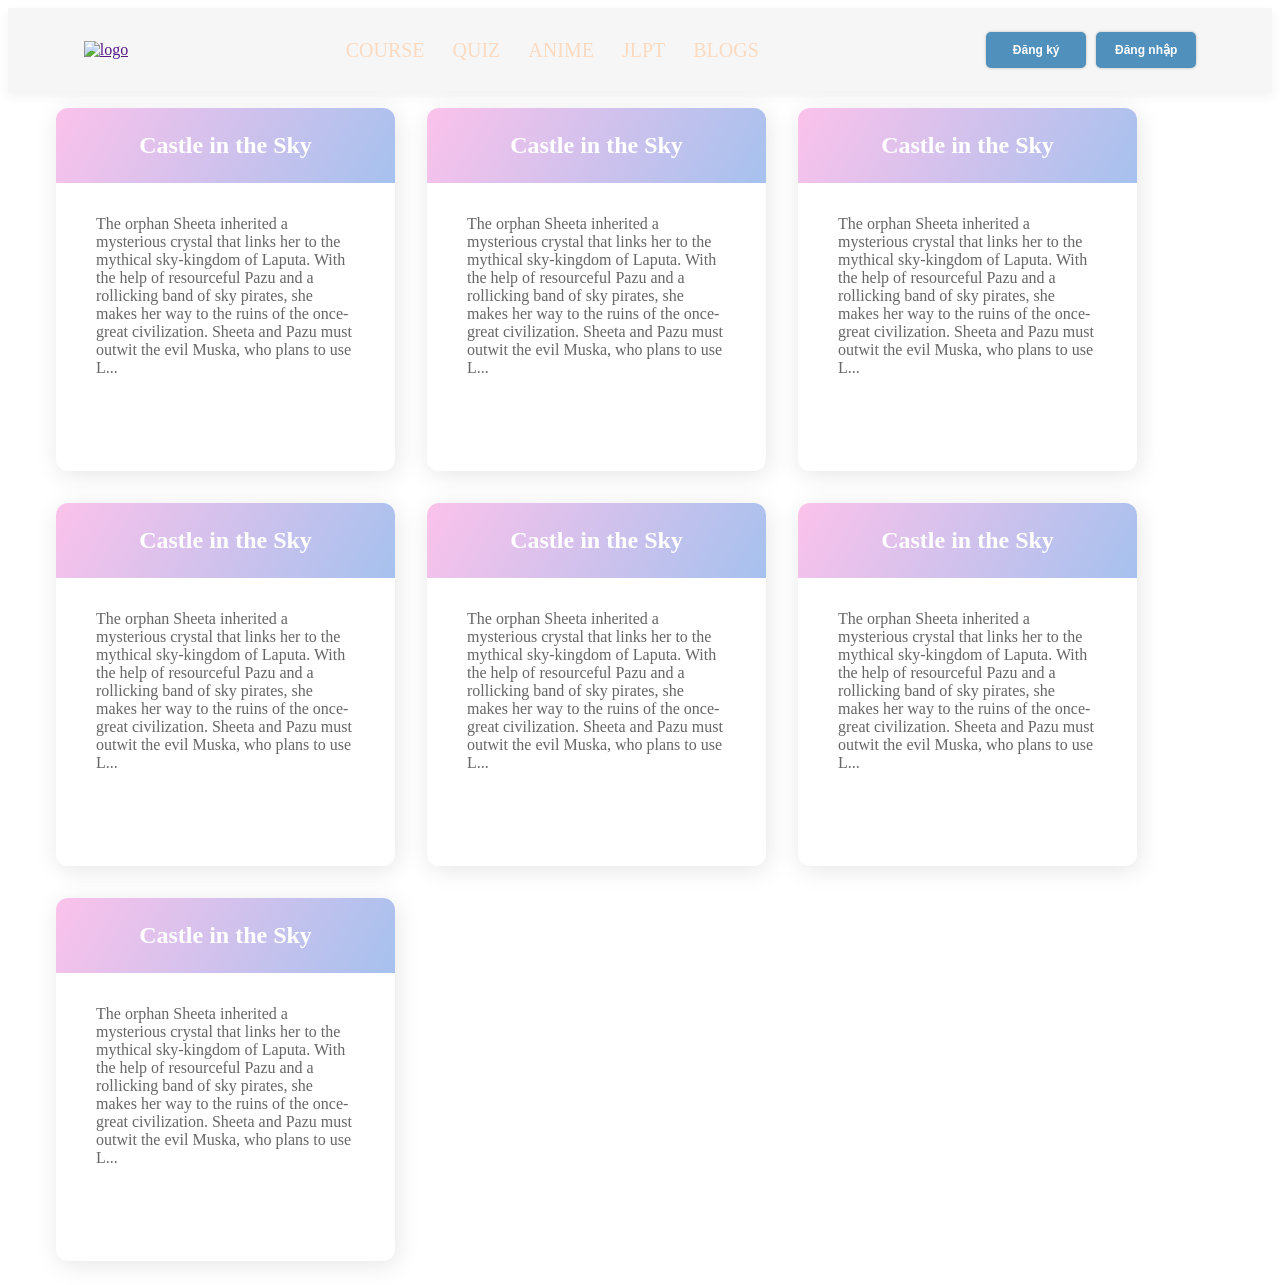
==== index.html @ ca1e19be "Update index.html" ====
<!DOCTYPE html>
<html lang="en">
<head>
    <meta charset="UTF-8">
    <meta http-equiv="X-UA-Compatible" content="IE=edge">
    <meta name="viewport" content="width=device-width, initial-scale=1.0">
    <title>Document</title>
    <link rel="stylesheet" href="styles/styles.css">
</head>
<body>
    <!-- <section class="header">
        <div class="main-header">
            <div class="middle">
                <div class="left-header">
                    <div class="logo">
                        <img src="https://img.icons8.com/cotton/344/piranha.png" alt="logo">
                    </div>
                    <div class="navigation-header">
                        <ul class="nav">
                            <li><a href="">Register</a></li>
                            <li><a href="">Login</a></li>
                            <li><a href="">Course</a></li>
                            <li><a href="">Quiz</a></li>
                            <li><a href="">Anime</a></li>
                            <li><a href="">IT</a></li>
                        </ul>
                    </div>
                </div>
                <div class="right-header">

                </div>
            </div>
        </div>
    </section> -->
    <section class="header">
        <nav>
            <a href=""><img src="https://mochidemy.com/kana/images/logo-1.webp" alt="logo"></a>
            <div class="navBar">
            <!-- <ul>
                <li><a href="">home</a></li>
                <li><a href="">about</a></li>
                <li><a href="">portfolio</a></li>
                <li><a href="">blogs</a></li>
                <li><a href="">contact</a></li>
            </ul> -->
                <a href="course.html">course</a>
                <a href="">quiz</a>
                <a href="">anime</a>
                <a href="">jlpt</a>
                <a href="">blogs</a>
                <!-- <a href="">register</a>
                <a href="">login</a> -->
            </div>
            <div class="right">
                <button>Đăng ký</button>
                <button>Đăng nhập</button>
            </div>
        </nav>
    </section>
    <section class="suggest">
       <div class="root">
        <div class="container">
            <div class="card">
                <h1 class="card-title">
                    Castle in the Sky
    
                </h1>
                <p class="card-content">
                    The orphan Sheeta inherited a mysterious crystal that links her to the mythical sky-kingdom of Laputa. With the help of resourceful Pazu and a rollicking band of sky pirates, she makes her way to the ruins of the once-great civilization. Sheeta and Pazu must outwit the evil Muska, who plans to use L...
                </p>
            </div>
            <div class="card">
                <h1 class="card-title">
                    Castle in the Sky
    
                </h1>
                <p class="card-content">
                    The orphan Sheeta inherited a mysterious crystal that links her to the mythical sky-kingdom of Laputa. With the help of resourceful Pazu and a rollicking band of sky pirates, she makes her way to the ruins of the once-great civilization. Sheeta and Pazu must outwit the evil Muska, who plans to use L...
                </p>
            </div>
            <div class="card">
                <h1 class="card-title">
                    Castle in the Sky
    
                </h1>
                <p class="card-content">
                    The orphan Sheeta inherited a mysterious crystal that links her to the mythical sky-kingdom of Laputa. With the help of resourceful Pazu and a rollicking band of sky pirates, she makes her way to the ruins of the once-great civilization. Sheeta and Pazu must outwit the evil Muska, who plans to use L...
                </p>
            </div>
            <div class="card">
                <h1 class="card-title">
                    Castle in the Sky
    
                </h1>
                <p class="card-content">
                    The orphan Sheeta inherited a mysterious crystal that links her to the mythical sky-kingdom of Laputa. With the help of resourceful Pazu and a rollicking band of sky pirates, she makes her way to the ruins of the once-great civilization. Sheeta and Pazu must outwit the evil Muska, who plans to use L...
                </p>
            </div>
            <div class="card">
                <h1 class="card-title">
                    Castle in the Sky
    
                </h1>
                <p class="card-content">
                    The orphan Sheeta inherited a mysterious crystal that links her to the mythical sky-kingdom of Laputa. With the help of resourceful Pazu and a rollicking band of sky pirates, she makes her way to the ruins of the once-great civilization. Sheeta and Pazu must outwit the evil Muska, who plans to use L...
                </p>
            </div>
            <div class="card">
                <h1 class="card-title">
                    Castle in the Sky
    
                </h1>
                <p class="card-content">
                    The orphan Sheeta inherited a mysterious crystal that links her to the mythical sky-kingdom of Laputa. With the help of resourceful Pazu and a rollicking band of sky pirates, she makes her way to the ruins of the once-great civilization. Sheeta and Pazu must outwit the evil Muska, who plans to use L...
                </p>
            </div>
            <div class="card">
                <h1 class="card-title">
                    Castle in the Sky
    
                </h1>
                <p class="card-content">
                    The orphan Sheeta inherited a mysterious crystal that links her to the mythical sky-kingdom of Laputa. With the help of resourceful Pazu and a rollicking band of sky pirates, she makes her way to the ruins of the once-great civilization. Sheeta and Pazu must outwit the evil Muska, who plans to use L...
                </p>
            </div>
        </div>
       </div>
        
    </section>
</body>
</html>
---- styles/styles.css ----
* {
    margin: 0;
    padding: 0;
    box-sizing: border-box;
  }
  
  body {
    min-height: 100vh;
    margin: 8px;
  }
  
  nav {
    display: flex;
    padding: 2% 6%;
    justify-content: space-between;
    align-items: center;
    height: 84px;
    background-color: #f6f6f6;
    box-shadow: 0px 5px 10px 0px rgba(50, 50, 50, 0.06);
  }
  nav .right {
    width: 220px;
    height: 46px;
    display: flex;
  }
  nav .right button {
    background-color: #5090bd;
    border-radius: 5px;
    color: #ffffff;
    font-size: 12px;
    font-weight: 600;
    width: 100px;
    margin: 5px 0;
    padding: 1px 6px;
    margin-left: 10px;
    box-shadow: 0 0 3px 0 rgba(0, 0, 0, 0.25);
    line-height: 34px;
    border: none;
  }
  nav img {
    width: 80px;
    height: 80px;
    display: inline;
  }
  nav .navBar a {
    display: inline-block;
    padding: 8px 12px;
    position: relative;
    gap: 16px;
    flex: 1;
    text-align: right;
    color: #fcdac0;
    text-decoration: none;
    font-size: 20px;
    text-transform: uppercase;
    font-family: Quicksand;
  }
  nav .navBar a:hover {
    background-color: #292524;
    border-radius: 4px;
  }
  
  .suggest .root {
    margin: 0 auto;
    max-width: 1200px;
  }
  .suggest .root .container {
    display: flex;
    flex-wrap: wrap;
  }
  .suggest .root .container .card {
    margin: 16px;
    width: 339px;
    height: 363px;
    background-color: #ffffff;
    border-radius: 12px;
    box-shadow: 2px 4px 25px rgba(0, 0, 0, 0.1);
    color: #666666;
  }
  .suggest .root .container .card h1 {
    text-align: center;
    padding: 1.5rem 2.5rem;
    background-image: linear-gradient(120deg, #fbc2eb 0%, #a6c1ee 100%);
    margin: 0 0 2rem 0;
    font-size: 1.5rem;
    color: white;
    border-top-left-radius: 12px;
    border-top-right-radius: 12px;
  }
  .suggest .root .container .card p {
    padding: 0 40px 40px 40px;
  }/*# sourceMappingURL=styles.css.map */
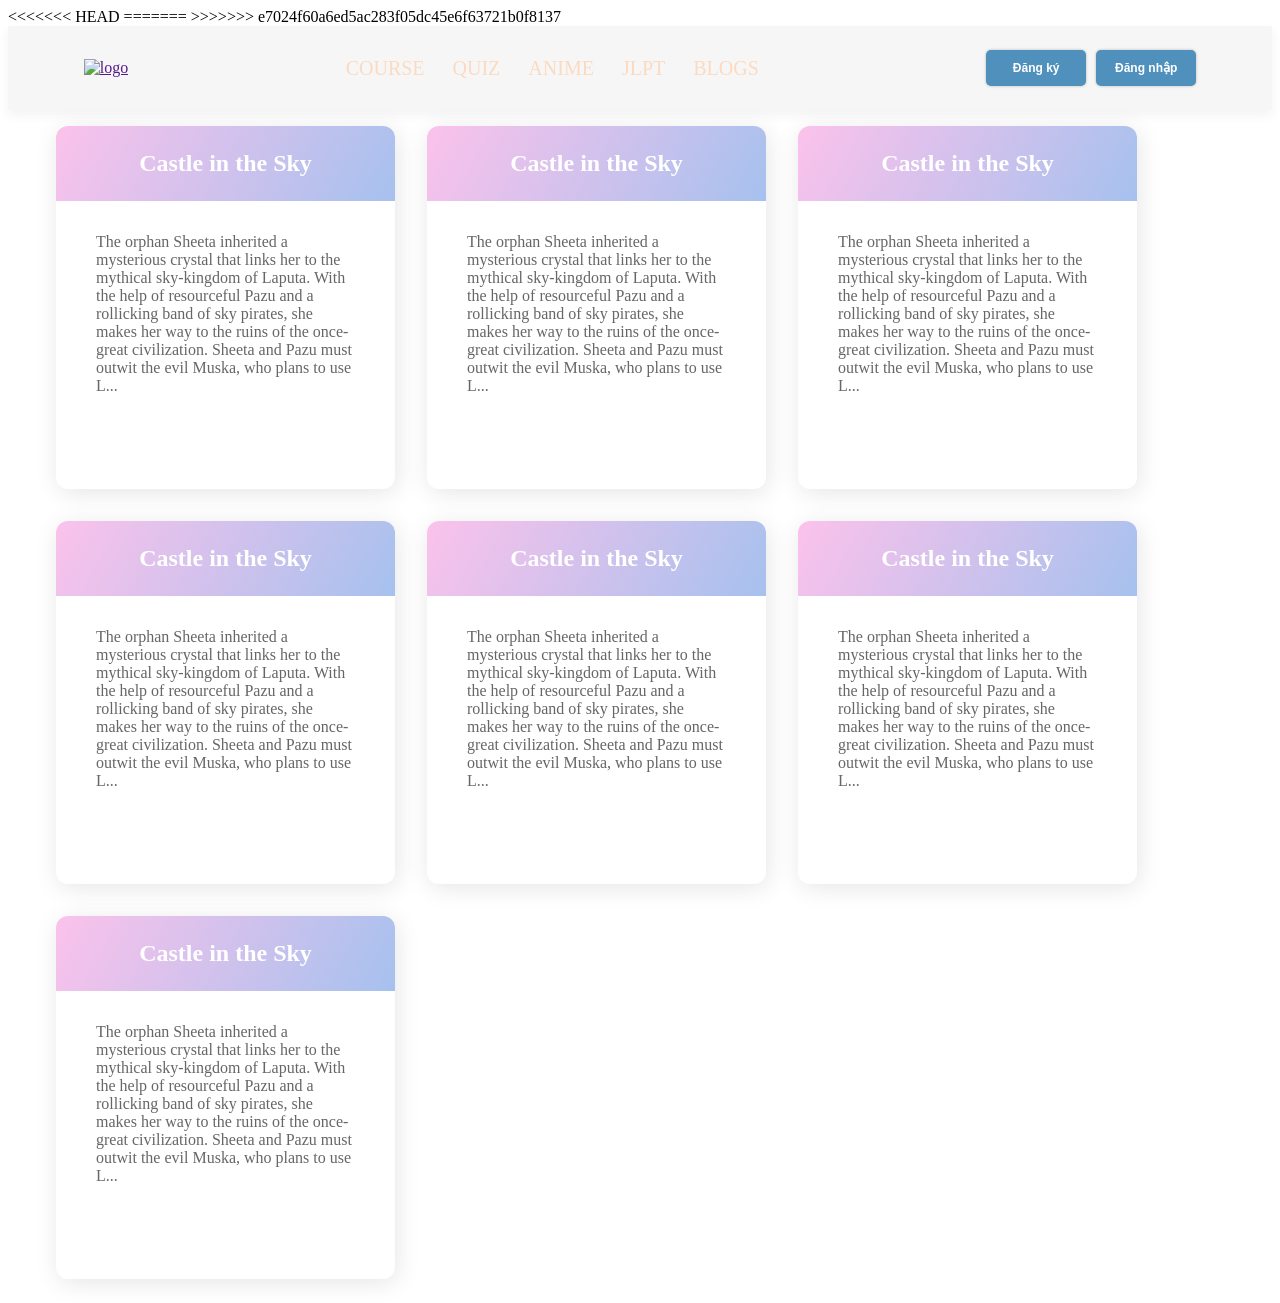
==== commit 110d3d18: "upload" ====
--- a/index.html
+++ b/index.html
@@ -5,7 +5,11 @@
     <meta http-equiv="X-UA-Compatible" content="IE=edge">
     <meta name="viewport" content="width=device-width, initial-scale=1.0">
     <title>Document</title>
-    <link rel="stylesheet" href="styles/styles.css">
+<<<<<<< HEAD
+    <link rel="stylesheet" href="./styles/styles.css">
+=======
+    <!-- <link rel="stylesheet" href="./styles/styles.css"> -->
+>>>>>>> e7024f60a6ed5ac283f05dc45e6f63721b0f8137
 </head>
 <body>
     <!-- <section class="header">
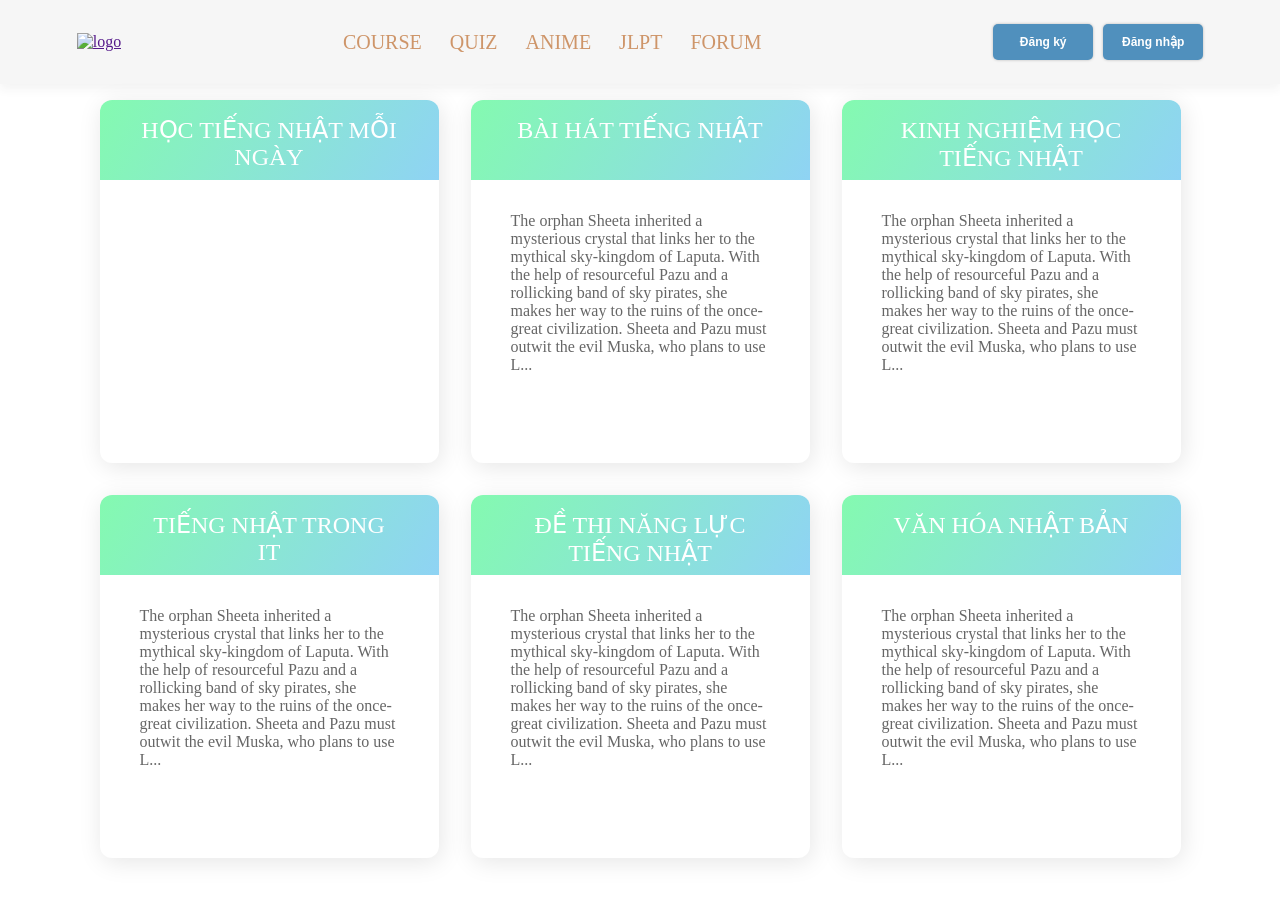
==== commit 3e8741c0: "n commnit" ====
--- a/index.html
+++ b/index.html
@@ -5,11 +5,7 @@
     <meta http-equiv="X-UA-Compatible" content="IE=edge">
     <meta name="viewport" content="width=device-width, initial-scale=1.0">
     <title>Document</title>
-<<<<<<< HEAD
-    <link rel="stylesheet" href="./styles/styles.css">
-=======
-    <!-- <link rel="stylesheet" href="./styles/styles.css"> -->
->>>>>>> e7024f60a6ed5ac283f05dc45e6f63721b0f8137
+    <link rel="stylesheet" href="styles/styles.css">
 </head>
 <body>
     <!-- <section class="header">
@@ -38,7 +34,7 @@
     </section> -->
     <section class="header">
         <nav>
-            <a href=""><img src="https://mochidemy.com/kana/images/logo-1.webp" alt="logo"></a>
+            <a href=""><img src="https://img.icons8.com/fluent/2x/homer-simpson.png" alt="logo"></a>
             <div class="navBar">
             <!-- <ul>
                 <li><a href="">home</a></li>
@@ -48,10 +44,10 @@
                 <li><a href="">contact</a></li>
             </ul> -->
                 <a href="course.html">course</a>
-                <a href="">quiz</a>
+                <a href="quizz_main.html">quiz</a>
                 <a href="">anime</a>
                 <a href="">jlpt</a>
-                <a href="">blogs</a>
+                <a href="">forum</a>
                 <!-- <a href="">register</a>
                 <a href="">login</a> -->
             </div>
@@ -64,9 +60,20 @@
     <section class="suggest">
        <div class="root">
         <div class="container">
+            
             <div class="card">
                 <h1 class="card-title">
-                    Castle in the Sky
+                    
+học tiếng nhật mỗi ngày
+    
+                </h1>
+                <p class="card-content">
+                    
+                </p>
+            </div>
+            <div class="card">
+                <h1 class="card-title">
+                    bài hát tiếng nhật
     
                 </h1>
                 <p class="card-content">
@@ -75,7 +82,7 @@
             </div>
             <div class="card">
                 <h1 class="card-title">
-                    Castle in the Sky
+                    kinh nghiệm học tiếng nhật
     
                 </h1>
                 <p class="card-content">
@@ -84,7 +91,7 @@
             </div>
             <div class="card">
                 <h1 class="card-title">
-                    Castle in the Sky
+                    tiếng nhật trong it
     
                 </h1>
                 <p class="card-content">
@@ -93,7 +100,7 @@
             </div>
             <div class="card">
                 <h1 class="card-title">
-                    Castle in the Sky
+                    đề thi năng lực tiếng nhật
     
                 </h1>
                 <p class="card-content">
@@ -102,25 +109,7 @@
             </div>
             <div class="card">
                 <h1 class="card-title">
-                    Castle in the Sky
-    
-                </h1>
-                <p class="card-content">
-                    The orphan Sheeta inherited a mysterious crystal that links her to the mythical sky-kingdom of Laputa. With the help of resourceful Pazu and a rollicking band of sky pirates, she makes her way to the ruins of the once-great civilization. Sheeta and Pazu must outwit the evil Muska, who plans to use L...
-                </p>
-            </div>
-            <div class="card">
-                <h1 class="card-title">
-                    Castle in the Sky
-    
-                </h1>
-                <p class="card-content">
-                    The orphan Sheeta inherited a mysterious crystal that links her to the mythical sky-kingdom of Laputa. With the help of resourceful Pazu and a rollicking band of sky pirates, she makes her way to the ruins of the once-great civilization. Sheeta and Pazu must outwit the evil Muska, who plans to use L...
-                </p>
-            </div>
-            <div class="card">
-                <h1 class="card-title">
-                    Castle in the Sky
+                    văn hóa nhật bản 
     
                 </h1>
                 <p class="card-content">
--- a/styles/styles.css
+++ b/styles/styles.css
@@ -1,92 +1,100 @@
 * {
-    margin: 0;
-    padding: 0;
-    box-sizing: border-box;
-  }
+  margin: 0;
+  padding: 0;
+  box-sizing: border-box;
+}
+
+body {
+  min-height: 100vh;
+  /* margin: 8px; */
+  font-family: Quicksand;
+}
+
+nav {
+  display: flex;
+  padding: 2% 6%;
+  justify-content: space-between;
+  align-items: center;
+  height: 84px;
+  background-color: #f6f6f6;
+  box-shadow: 0px 5px 10px 0px rgba(50, 50, 50, 0.06);
+}
+nav .right {
+  width: 220px;
+  height: 46px;
+  display: flex;
+}
+nav .right button {
+  background-color: #5090bd;
+  border-radius: 5px;
+  color: #ffffff;
+  font-size: 12px;
+  font-weight: 600;
+  width: 100px;
+  margin: 5px 0;
+  padding: 1px 6px;
+  margin-left: 10px;
+  box-shadow: 0 0 3px 0 rgba(0, 0, 0, 0.25);
+  line-height: 34px;
+  border: none;
+}
+nav img {
+  width: 80px;
+  height: 80px;
+  display: inline;
+}
+nav .navBar a {
+  display: inline-block;
+  padding: 8px 12px;
+  position: relative;
+  gap: 16px;
+  flex: 1;
+  text-align: right;
+  color: #ce9569;
+  text-decoration: none;
+  font-size: 20px;
+  text-transform: uppercase;
+  font-family: Quicksand;
+}
+nav .navBar a:hover {
+  background-color: #292524;
+  border-radius: 4px;
+}
+
+.suggest .root {
+  margin: 0 auto;
+  max-width: 1200px;
+}
+.suggest .root .container {
+  display: flex;
+  flex-wrap: wrap;
+  justify-content: center;
+}
+.suggest .root .container .card {
+  margin: 16px;
+  width: 339px;
+  height: 363px;
+  background-color: #ffffff;
+  border-radius: 12px;
+  box-shadow: 2px 4px 25px rgba(0, 0, 0, 0.1);
+  color: #666666;
+}
+.suggest .root .container .card h1 {
+  text-align: center;
+  padding: 1rem 2.5rem;
+  /* background-image: linear-gradient(120deg, #fbc2eb 0%, #a6c1ee 100%); */
+  background-image: linear-gradient(120deg, #84fab0 0%, #8fd3f4 100%);
+  margin: 0 0 2rem 0;
+  font-size: 1.5rem;
+  color: white;
+  text-transform: uppercase;
+  border-top-left-radius: 12px;
+  border-top-right-radius: 12px;
+  height: 80px;
+  align-items: center;
+  font-weight: 500;
   
-  body {
-    min-height: 100vh;
-    margin: 8px;
-  }
-  
-  nav {
-    display: flex;
-    padding: 2% 6%;
-    justify-content: space-between;
-    align-items: center;
-    height: 84px;
-    background-color: #f6f6f6;
-    box-shadow: 0px 5px 10px 0px rgba(50, 50, 50, 0.06);
-  }
-  nav .right {
-    width: 220px;
-    height: 46px;
-    display: flex;
-  }
-  nav .right button {
-    background-color: #5090bd;
-    border-radius: 5px;
-    color: #ffffff;
-    font-size: 12px;
-    font-weight: 600;
-    width: 100px;
-    margin: 5px 0;
-    padding: 1px 6px;
-    margin-left: 10px;
-    box-shadow: 0 0 3px 0 rgba(0, 0, 0, 0.25);
-    line-height: 34px;
-    border: none;
-  }
-  nav img {
-    width: 80px;
-    height: 80px;
-    display: inline;
-  }
-  nav .navBar a {
-    display: inline-block;
-    padding: 8px 12px;
-    position: relative;
-    gap: 16px;
-    flex: 1;
-    text-align: right;
-    color: #fcdac0;
-    text-decoration: none;
-    font-size: 20px;
-    text-transform: uppercase;
-    font-family: Quicksand;
-  }
-  nav .navBar a:hover {
-    background-color: #292524;
-    border-radius: 4px;
-  }
-  
-  .suggest .root {
-    margin: 0 auto;
-    max-width: 1200px;
-  }
-  .suggest .root .container {
-    display: flex;
-    flex-wrap: wrap;
-  }
-  .suggest .root .container .card {
-    margin: 16px;
-    width: 339px;
-    height: 363px;
-    background-color: #ffffff;
-    border-radius: 12px;
-    box-shadow: 2px 4px 25px rgba(0, 0, 0, 0.1);
-    color: #666666;
-  }
-  .suggest .root .container .card h1 {
-    text-align: center;
-    padding: 1.5rem 2.5rem;
-    background-image: linear-gradient(120deg, #fbc2eb 0%, #a6c1ee 100%);
-    margin: 0 0 2rem 0;
-    font-size: 1.5rem;
-    color: white;
-    border-top-left-radius: 12px;
-    border-top-right-radius: 12px;
-  }
-  .suggest .root .container .card p {
-    padding: 0 40px 40px 40px;
-  }/*# sourceMappingURL=styles.css.map */+}
+.suggest .root .container .card p {
+  padding: 0 40px 40px 40px;
+}/*# sourceMappingURL=styles.css.map */
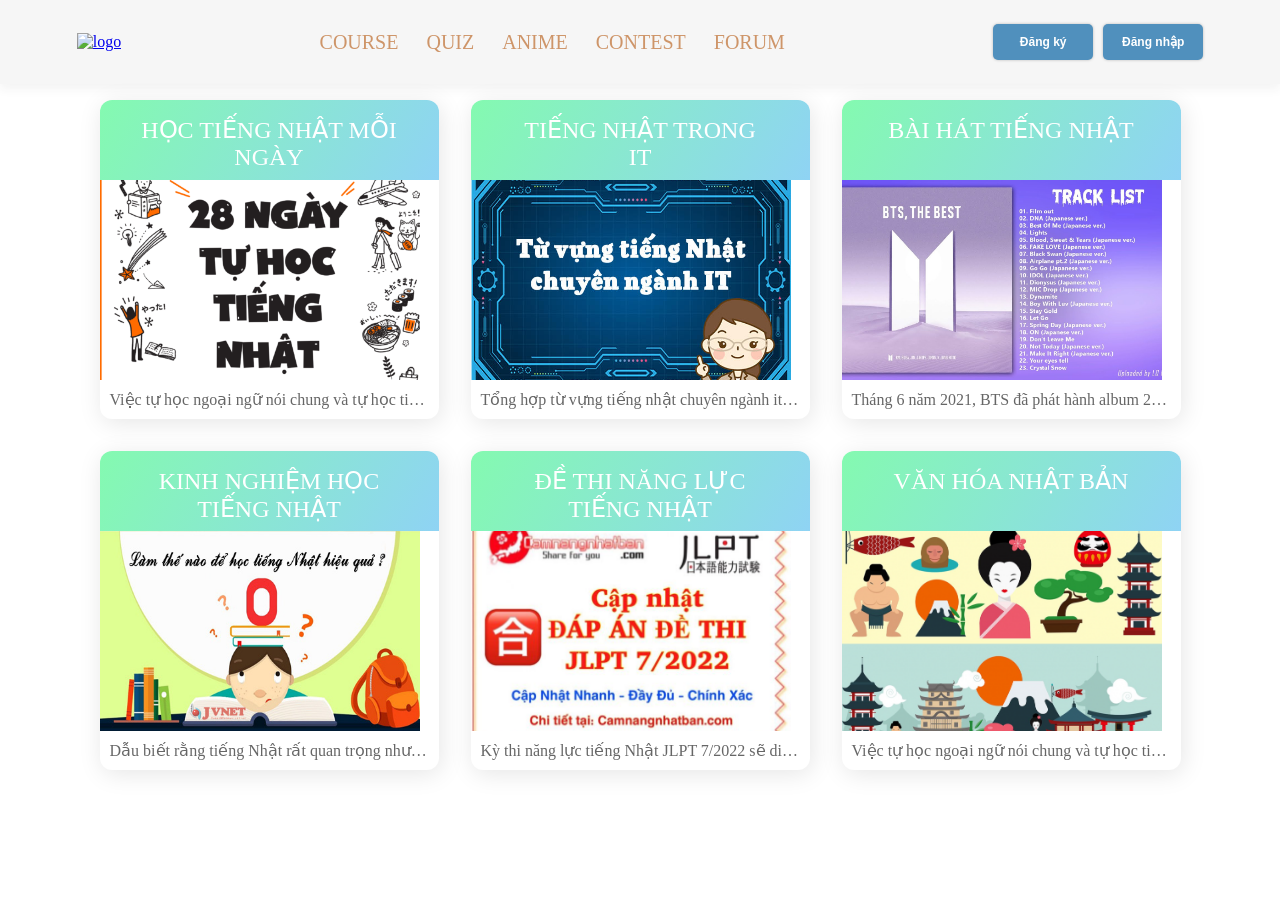
==== commit 1413e437: "upload home page" ====
--- a/index.html
+++ b/index.html
@@ -1,13 +1,13 @@
 <!DOCTYPE html>
 <html lang="en">
-<head>
-    <meta charset="UTF-8">
-    <meta http-equiv="X-UA-Compatible" content="IE=edge">
-    <meta name="viewport" content="width=device-width, initial-scale=1.0">
+  <head>
+    <meta charset="UTF-8" />
+    <meta http-equiv="X-UA-Compatible" content="IE=edge" />
+    <meta name="viewport" content="width=device-width, initial-scale=1.0" />
     <title>Document</title>
-    <link rel="stylesheet" href="styles/styles.css">
-</head>
-<body>
+    <link rel="stylesheet" href="styles/styles.css" />
+  </head>
+  <body>
     <!-- <section class="header">
         <div class="main-header">
             <div class="middle">
@@ -33,92 +33,153 @@
         </div>
     </section> -->
     <section class="header">
-        <nav>
-            <a href=""><img src="https://img.icons8.com/fluent/2x/homer-simpson.png" alt="logo"></a>
-            <div class="navBar">
-            <!-- <ul>
+      <nav>
+        <a href="index.html"
+          ><img
+            src="https://img.icons8.com/fluent/2x/homer-simpson.png"
+            alt="logo"
+        /></a>
+        <div class="navBar">
+          <!-- <ul>
                 <li><a href="">home</a></li>
                 <li><a href="">about</a></li>
                 <li><a href="">portfolio</a></li>
                 <li><a href="">blogs</a></li>
                 <li><a href="">contact</a></li>
             </ul> -->
+
+          <a href="course.html">course</a>
+          <a href="quizz_main.html">quiz</a>
+          <a href="anime.html">anime</a>
+          <a href="">contest</a>
+          <a href="">forum</a>
+          <!-- <a href="">register</a>
+
                 <a href="course.html">course</a>
                 <a href="quizz_main.html">quiz</a>
-                <a href="">anime</a>
+                <a href="anime.html">anime</a>
                 <a href="">jlpt</a>
                 <a href="">forum</a>
-                <!-- <a href="">register</a>
+               <a href="">register</a>
+>>>>>> cd1e2a7f4b4d7b5885602332842211e03cfebe77
+
                 <a href="">login</a> -->
-            </div>
-            <div class="right">
-                <button>Đăng ký</button>
-                <button>Đăng nhập</button>
-            </div>
-        </nav>
+        </div>
+        <div class="right">
+          <button>Đăng ký</button>
+          <button>Đăng nhập</button>
+        </div>
+      </nav>
     </section>
     <section class="suggest">
-       <div class="root">
+      <div class="root">
         <div class="container">
-            
+          <a href="https://mcbooks.vn/san-pham/28-ngay-tu-hoc-tieng-nhat/">
             <div class="card">
-                <h1 class="card-title">
-                    
-học tiếng nhật mỗi ngày
-    
-                </h1>
-                <p class="card-content">
-                    
-                </p>
+              <h1 class="card-title">học tiếng nhật mỗi ngày</h1>
+              <div class="image">
+                <img src="./img/hoc_tieng_nhat.png" alt="" />
+              </div>
+
+              <p class="card-content">
+                Việc tự học ngoại ngữ nói chung và tự học tiếng Nhật nói riêng
+                có một ưu điểm là giúp người học cảm thấy tự do, thoải mái với
+                việc học và không gây sự gò bó, căng thẳng. Tuy nhiên, cũng bởi
+                vậy mà nếu như không có một kế hoạch học tập cũng như định hướng
+                cụ thể thì người học thường rất dễ chán nản, trì hoãn, lúng túng
+                trong việc học và thậm chí là bỏ cuộc giữa chừng. Bởi vậy, việc
+                có những cuốn sách, tài liệu học tập giúp bạn có một lộ trình
+                học đúng đắn và chi tiết sẽ giúp rút ngắn thời gian cũng như
+                nâng cao hiệu quả học tập. Một khi đã xây dựng được thói quen tự
+                học và có một nền tảng kiến thức cơ bản thì việc học tiếng Nhật
+                sẽ trở nên dễ dàng hơn rất nhiều và giúp bạn tiếp tục phát triển
+                lên những level – trình độ cao hơn.
+              </p>
             </div>
+          </a>
+          <a href="https://tokyodayroi.com/news/Tu-vung-tieng-Nhat-chuyen-nganh-cong-nghe-thong-tin-IT.500.html">
             <div class="card">
-                <h1 class="card-title">
-                    bài hát tiếng nhật
-    
-                </h1>
-                <p class="card-content">
-                    The orphan Sheeta inherited a mysterious crystal that links her to the mythical sky-kingdom of Laputa. With the help of resourceful Pazu and a rollicking band of sky pirates, she makes her way to the ruins of the once-great civilization. Sheeta and Pazu must outwit the evil Muska, who plans to use L...
-                </p>
+              <h1 class="card-title">tiếng nhật trong it</h1>
+              <div class="image">
+                <img src="./img/it.jpg" alt="" />
+              </div>
+
+              <p class="card-content">
+                Tổng hợp từ vựng tiếng nhật chuyên ngành it cơ bản thường dùng
+                trong công việc hàng ngày. Đây là vốn từ vựng tiếng Nhật về
+                ngành công nghệ thông tin mà trong quá trình làm việc mình tích
+                lũy được. Hy vọng sẽ có ích cho các bạn đang theo học ngành IT
+                để sang Nhật làm việc.
+              </p>
             </div>
-            <div class="card">
-                <h1 class="card-title">
-                    kinh nghiệm học tiếng nhật
-    
-                </h1>
-                <p class="card-content">
-                    The orphan Sheeta inherited a mysterious crystal that links her to the mythical sky-kingdom of Laputa. With the help of resourceful Pazu and a rollicking band of sky pirates, she makes her way to the ruins of the once-great civilization. Sheeta and Pazu must outwit the evil Muska, who plans to use L...
-                </p>
+          </a>
+
+          <div class="card">
+            <h1 class="card-title">bài hát tiếng nhật</h1>
+            <div class="image">
+              <img src="./img/bai_hat.jpg" alt="" />
             </div>
-            <div class="card">
-                <h1 class="card-title">
-                    tiếng nhật trong it
-    
-                </h1>
-                <p class="card-content">
-                    The orphan Sheeta inherited a mysterious crystal that links her to the mythical sky-kingdom of Laputa. With the help of resourceful Pazu and a rollicking band of sky pirates, she makes her way to the ruins of the once-great civilization. Sheeta and Pazu must outwit the evil Muska, who plans to use L...
-                </p>
+
+            <p class="card-content">
+              Tháng 6 năm 2021, BTS đã phát hành album 23 bài hát bằng tiếng
+              Nhật. Album đã được bán với số lượng kỷ lục 572,000 bản, fan BTS
+              đang học...
+            </p>
+          </div>
+          <div class="card">
+            <h1 class="card-title">kinh nghiệm học tiếng nhật</h1>
+            <div class="image">
+              <img src="./img/kinh_nghiem.jpg" alt="" />
             </div>
-            <div class="card">
-                <h1 class="card-title">
-                    đề thi năng lực tiếng nhật
-    
-                </h1>
-                <p class="card-content">
-                    The orphan Sheeta inherited a mysterious crystal that links her to the mythical sky-kingdom of Laputa. With the help of resourceful Pazu and a rollicking band of sky pirates, she makes her way to the ruins of the once-great civilization. Sheeta and Pazu must outwit the evil Muska, who plans to use L...
-                </p>
+
+            <p class="card-content">
+              Dẫu biết rằng tiếng Nhật rất quan trọng nhưng làm sao để có thể
+              tiếp thu tốt kiến thức và nhanh chóng áp dụng vào thực tiễn mới là
+              vấn đề đáng quan tâm. Nếu bạn vẫn đang cảm thấy lo lắng vì chưa
+              biết cách làm sao để có thể nói thông, viết thạo tiếng Nhật thì
+              đừng nên bỏ qua những chia sẻ về phương pháp học tiếng Nhật hiệu
+              quả mà chúng tôi cung cấp sau đây.
+            </p>
+          </div>
+
+          <div class="card">
+            <h1 class="card-title">đề thi năng lực tiếng nhật</h1>
+            <div class="image">
+              <img src="./img/de_thi.jpg" alt="" />
             </div>
-            <div class="card">
-                <h1 class="card-title">
-                    văn hóa nhật bản 
-    
-                </h1>
-                <p class="card-content">
-                    The orphan Sheeta inherited a mysterious crystal that links her to the mythical sky-kingdom of Laputa. With the help of resourceful Pazu and a rollicking band of sky pirates, she makes her way to the ruins of the once-great civilization. Sheeta and Pazu must outwit the evil Muska, who plans to use L...
-                </p>
+
+            <p class="card-content">
+              Kỳ thi năng lực tiếng Nhật JLPT 7/2022 sẽ diễn ra vào ngày
+              3/7/2022, và như mọi năm ngay sau khi có Đáp án Đề thi thì Cẩm
+              Nang Nhật Bản sẽ cập nhật ngay cho các bạn tại đây nhanh nhất có
+              thể
+            </p>
+          </div>
+          
+
+          <div class="card">
+            <h1 class="card-title">văn hóa nhật bản</h1>
+            <div class="image">
+              <img src="./img/van_hoa.png" alt="" />
             </div>
+
+            <p class="card-content">
+              Việc tự học ngoại ngữ nói chung và tự học tiếng Nhật nói riêng có
+              một ưu điểm là giúp người học cảm thấy tự do, thoải mái với việc
+              học và không gây sự gò bó, căng thẳng. Tuy nhiên, cũng bởi vậy mà
+              nếu như không có một kế hoạch học tập cũng như định hướng cụ thể
+              thì người học thường rất dễ chán nản, trì hoãn, lúng túng trong
+              việc học và thậm chí là bỏ cuộc giữa chừng. Bởi vậy, việc có những
+              cuốn sách, tài liệu học tập giúp bạn có một lộ trình học đúng đắn
+              và chi tiết sẽ giúp rút ngắn thời gian cũng như nâng cao hiệu quả
+              học tập. Một khi đã xây dựng được thói quen tự học và có một nền
+              tảng kiến thức cơ bản thì việc học tiếng Nhật sẽ trở nên dễ dàng
+              hơn rất nhiều và giúp bạn tiếp tục phát triển lên những level –
+              trình độ cao hơn.
+            </p>
+          </div>
         </div>
-       </div>
-        
+      </div>
     </section>
-</body>
+  </body>
 </html>
--- a/styles/styles.css
+++ b/styles/styles.css
@@ -73,18 +73,19 @@
 .suggest .root .container .card {
   margin: 16px;
   width: 339px;
-  height: 363px;
+  height: auto;
   background-color: #ffffff;
   border-radius: 12px;
   box-shadow: 2px 4px 25px rgba(0, 0, 0, 0.1);
   color: #666666;
+  cursor: pointer;
 }
 .suggest .root .container .card h1 {
   text-align: center;
   padding: 1rem 2.5rem;
   /* background-image: linear-gradient(120deg, #fbc2eb 0%, #a6c1ee 100%); */
   background-image: linear-gradient(120deg, #84fab0 0%, #8fd3f4 100%);
-  margin: 0 0 2rem 0;
+  margin: 0;
   font-size: 1.5rem;
   color: white;
   text-transform: uppercase;
@@ -95,6 +96,33 @@
   font-weight: 500;
   
 }
+.container a {
+  color: #292524;
+  text-decoration: none;
+  outline: none;
+}
 .suggest .root .container .card p {
-  padding: 0 40px 40px 40px;
-}/*# sourceMappingURL=styles.css.map */+  padding: 10px;
+  white-space: nowrap;
+    overflow: hidden;
+    text-overflow: ellipsis;
+    
+}/*# sourceMappingURL=styles.css.map */
+
+
+
+.image img {
+  width: 100%;
+  /* overflow: hidden; */
+  object-fit: cover;
+  height: 100%;
+  /* background-size: cover; */
+}
+.image {
+  width:320px;
+  height: 200px;
+  display: flex;
+  align-items: center;
+  flex-direction: column;
+  justify-content: center;
+}
